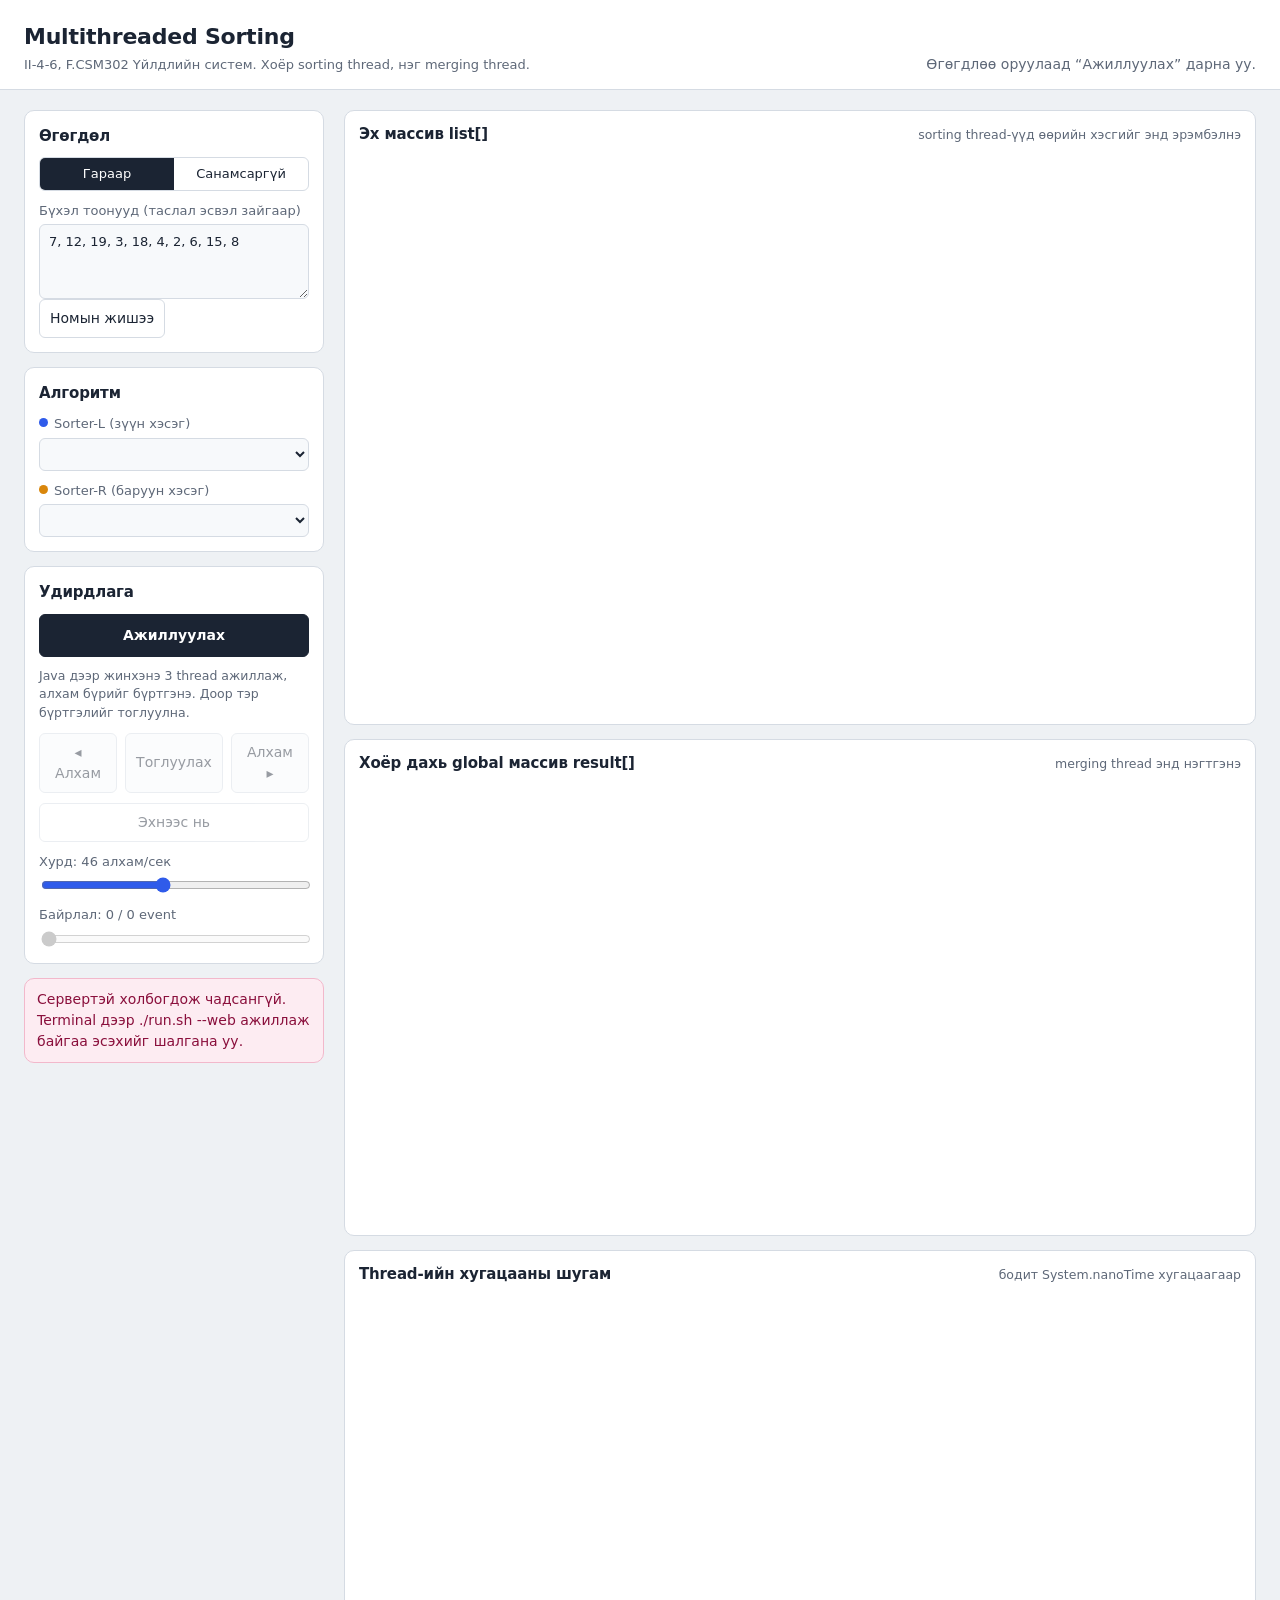
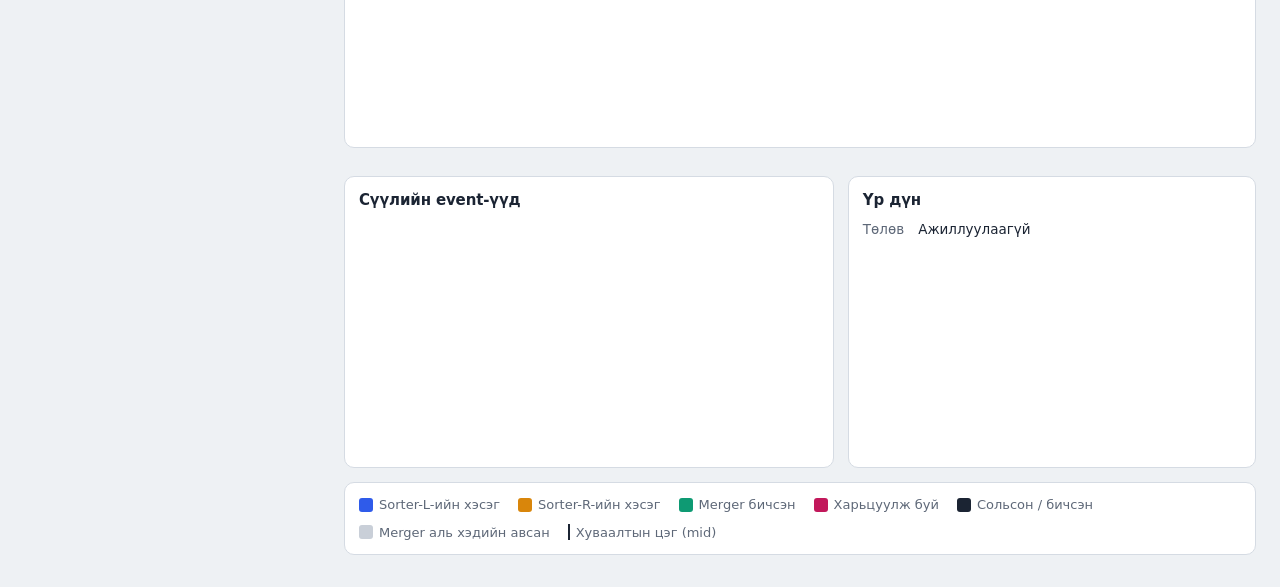
==== src/main/resources/web/index.html @ 22dbddf6 "Sorting animation бүхий web UI-г нэмж хийлээ ./run.sh --web нь 127.0.0.1 дээр com.sun.net.httpserver" ====
<!doctype html>
<html lang="mn">
<head>
<meta charset="utf-8">
<meta name="viewport" content="width=device-width, initial-scale=1">
<title>II-4-6 Multithreaded Sorting</title>
<link rel="stylesheet" href="style.css">
</head>
<body>
<header class="top">
  <div class="brand">
    <h1>Multithreaded Sorting</h1>
    <p class="sub">II-4-6, F.CSM302 Үйлдлийн систем. Хоёр sorting thread, нэг merging thread.</p>
  </div>
  <div class="status" id="status" aria-live="polite">Өгөгдлөө оруулаад “Ажиллуулах” дарна уу.</div>
</header>

<main class="layout">
  <!-- ============================== controls ============================== -->
  <aside class="controls" aria-label="Тохиргоо">
    <section class="group">
      <h2>Өгөгдөл</h2>
      <div class="seg" role="radiogroup" aria-label="Өгөгдлийн эх үүсвэр">
        <label><input type="radio" name="source" value="input" checked> Гараар</label>
        <label><input type="radio" name="source" value="random"> Санамсаргүй</label>
      </div>

      <div id="srcInput">
        <label class="field" for="input">Бүхэл тоонууд (таслал эсвэл зайгаар)
          <textarea id="input" rows="3" spellcheck="false">7, 12, 19, 3, 18, 4, 2, 6, 15, 8</textarea>
        </label>
        <button type="button" class="ghost" id="btnBook">Номын жишээ</button>
      </div>

      <div id="srcRandom" hidden>
        <div class="grid2">
          <label class="field" for="n">n (хэмжээ)
            <input id="n" type="number" min="1" max="300" value="40">
          </label>
          <label class="field" for="seed">Seed
            <input id="seed" type="number" value="42">
          </label>
          <label class="field" for="min">Min
            <input id="min" type="number" value="1">
          </label>
          <label class="field" for="max">Max
            <input id="max" type="number" value="100">
          </label>
        </div>
        <label class="field" for="pattern">Хэлбэр
          <select id="pattern">
            <option value="random">random</option>
            <option value="sorted">sorted (эрэмбэлэгдсэн)</option>
            <option value="reversed">reversed (урвуу)</option>
            <option value="duplicates">duplicates (давхардалтай)</option>
          </select>
        </label>
      </div>
    </section>

    <section class="group">
      <h2>Алгоритм</h2>
      <label class="field" for="algoLeft"><span><span class="dot l"></span>Sorter-L (зүүн хэсэг)</span>
        <select id="algoLeft"></select>
      </label>
      <label class="field" for="algoRight"><span><span class="dot r"></span>Sorter-R (баруун хэсэг)</span>
        <select id="algoRight"></select>
      </label>
    </section>

    <section class="group">
      <h2>Удирдлага</h2>
      <button type="button" class="primary" id="btnRun">Ажиллуулах</button>
      <p class="hint">Java дээр жинхэнэ 3 thread ажиллаж, алхам бүрийг бүртгэнэ. Доор тэр бүртгэлийг тоглуулна.</p>
      <div class="row player">
        <button type="button" id="btnBack" title="Нэг алхам буцах (←)" disabled>◂ Алхам</button>
        <button type="button" id="btnPlay" title="Тоглуулах / түр зогсоох (Space)" disabled>Тоглуулах</button>
        <button type="button" id="btnStep" title="Нэг алхам урагшлах (→)" disabled>Алхам ▸</button>
      </div>
      <button type="button" class="ghost wide" id="btnReset" disabled>Эхнээс нь</button>
      <label class="field" for="speed"><span>Хурд: <output id="speedOut">60</output> алхам/сек</span>
        <input id="speed" type="range" min="0" max="100" value="45">
      </label>
      <label class="field" for="scrub"><span>Байрлал: <output id="posOut">0 / 0</output> event</span>
        <input id="scrub" type="range" min="0" max="0" value="0" disabled>
      </label>
    </section>

    <div class="error" id="error" role="alert" hidden></div>
  </aside>

  <!-- ============================== stage ============================== -->
  <section class="stage" aria-label="Дүрслэл">
    <div class="panel">
      <div class="panel-head">
        <h2>Эх массив list[]</h2>
        <span class="meta" id="listMeta">sorting thread-үүд өөрийн хэсгийг энд эрэмбэлнэ</span>
      </div>
      <canvas id="cvList" height="190" aria-label="list массивын баганан дүрслэл"></canvas>
    </div>

    <div class="panel">
      <div class="panel-head">
        <h2>Хоёр дахь global массив result[]</h2>
        <span class="meta" id="resultMeta">merging thread энд нэгтгэнэ</span>
      </div>
      <canvas id="cvResult" height="150" aria-label="result массивын баганан дүрслэл"></canvas>
    </div>

    <div class="panel">
      <div class="panel-head">
        <h2>Thread-ийн хугацааны шугам</h2>
        <span class="meta" id="tlMeta">бодит System.nanoTime хугацаагаар</span>
      </div>
      <canvas id="cvTimeline" height="150" aria-label="thread-үүдийн хугацааны шугам"></canvas>
    </div>

    <div class="threads" id="threads"></div>

    <div class="split">
      <div class="panel">
        <div class="panel-head"><h2>Сүүлийн event-үүд</h2><span class="meta" id="evMeta"></span></div>
        <ol class="log" id="log"></ol>
      </div>
      <div class="panel">
        <div class="panel-head"><h2>Үр дүн</h2></div>
        <dl class="summary" id="summary"><dt>Төлөв</dt><dd>Ажиллуулаагүй</dd></dl>
      </div>
    </div>

    <div class="panel legend" aria-label="Тайлбар">
      <span><i class="sw l"></i>Sorter-L-ийн хэсэг</span>
      <span><i class="sw r"></i>Sorter-R-ийн хэсэг</span>
      <span><i class="sw m"></i>Merger бичсэн</span>
      <span><i class="sw cmp"></i>Харьцуулж буй</span>
      <span><i class="sw mov"></i>Сольсон / бичсэн</span>
      <span><i class="sw used"></i>Merger аль хэдийн авсан</span>
      <span><i class="bar-mid"></i>Хуваалтын цэг (mid)</span>
    </div>
  </section>
</main>
<script src="app.js"></script>
</body>
</html>
---- src/main/resources/web/style.css ----
:root {
  --bg: #EEF1F4;
  --panel: #FFFFFF;
  --ink: #1B2433;
  --muted: #5E6878;
  --line: #D5DBE3;
  --left: #2F5BEA;
  --right: #D9860B;
  --merge: #0E9A73;
  --parent: #6B7385;
  --cmp: #C2185B;
  --mov: #1B2433;
  --used: #C9CFD8;
  --focus: #2F5BEA;
  --radius-s: 6px;
  --radius-m: 10px;
  color-scheme: light;
}

* { box-sizing: border-box; }
html, body { margin: 0; background: var(--bg); color: var(--ink); }
body {
  font: 15px/1.5 system-ui, -apple-system, "Segoe UI", Roboto, "Helvetica Neue", Arial, sans-serif;
  font-variant-numeric: tabular-nums;
}
h1, h2 { margin: 0; font-weight: 650; letter-spacing: -0.01em; }
h1 { font-size: 22px; }
h2 { font-size: 15px; }

/* ---------- header ---------- */
.top {
  display: flex; gap: 24px; align-items: flex-end; justify-content: space-between; flex-wrap: wrap;
  padding: 20px 24px 14px; border-bottom: 1px solid var(--line); background: var(--panel);
}
.sub { margin: 2px 0 0; color: var(--muted); font-size: 13px; }
.status { font-size: 14px; color: var(--muted); max-width: 60ch; text-align: right; }
.status.ok { color: var(--merge); }
.status.busy { color: var(--left); }

/* ---------- layout ---------- */
.layout {
  display: grid; grid-template-columns: 300px minmax(0, 1fr); gap: 20px;
  padding: 20px 24px 32px; max-width: 1440px; margin: 0 auto;
}
@media (max-width: 900px) {
  .layout { grid-template-columns: 1fr; padding: 16px; }
  .status { text-align: left; }
}

/* ---------- controls ---------- */
.controls { display: flex; flex-direction: column; gap: 14px; }
.group {
  background: var(--panel); border: 1px solid var(--line); border-radius: var(--radius-m);
  padding: 14px; display: flex; flex-direction: column; gap: 10px;
}
.field { display: flex; flex-direction: column; gap: 4px; font-size: 13px; color: var(--muted); }
.field input, .field select, .field textarea {
  font: inherit; color: var(--ink); background: #F7F9FB; border: 1px solid var(--line);
  border-radius: var(--radius-s); padding: 7px 9px; width: 100%;
}
.field textarea { resize: vertical; font-variant-numeric: tabular-nums; }
.field input[type=range] { padding: 0; background: none; border: 0; accent-color: var(--left); }
.grid2 { display: grid; grid-template-columns: 1fr 1fr; gap: 8px; }
.row { display: flex; gap: 8px; }
.row > button { flex: 1; }
.seg { display: flex; border: 1px solid var(--line); border-radius: var(--radius-s); overflow: hidden; }
.seg label { flex: 1; text-align: center; padding: 6px 4px; font-size: 13px; cursor: pointer; }
.seg input { position: absolute; opacity: 0; pointer-events: none; }
.seg label:has(input:checked) { background: var(--ink); color: #fff; }
.seg label:has(input:focus-visible) { outline: 2px solid var(--focus); outline-offset: -2px; }
.hint { margin: 0; font-size: 12.5px; color: var(--muted); }
.dot { display: inline-block; width: 9px; height: 9px; border-radius: 50%; margin-right: 6px; vertical-align: 1px; }
.dot.l { background: var(--left); }
.dot.r { background: var(--right); }

button {
  font: inherit; font-size: 14px; color: var(--ink); background: #F7F9FB;
  border: 1px solid var(--line); border-radius: var(--radius-s); padding: 8px 10px; cursor: pointer;
}
button:hover:not(:disabled) { border-color: var(--ink); }
button:disabled { opacity: 0.45; cursor: not-allowed; }
button.primary { background: var(--ink); color: #fff; border-color: var(--ink); font-weight: 600; padding: 10px; }
button.primary:hover:not(:disabled) { background: #2C3A52; }
button.ghost { background: transparent; }
button.wide { width: 100%; }
:focus-visible { outline: 2px solid var(--focus); outline-offset: 2px; }

.error {
  background: #FDECF2; border: 1px solid #F2B8CB; color: #8A0F3C;
  border-radius: var(--radius-m); padding: 10px 12px; font-size: 14px;
}

/* ---------- stage ---------- */
.stage { display: flex; flex-direction: column; gap: 14px; min-width: 0; }
.panel {
  background: var(--panel); border: 1px solid var(--line); border-radius: var(--radius-m);
  padding: 12px 14px; min-width: 0;
}
.panel-head { display: flex; justify-content: space-between; align-items: baseline; gap: 12px; margin-bottom: 8px; flex-wrap: wrap; }
.meta { font-size: 12.5px; color: var(--muted); }
canvas { display: block; width: 100%; }

/* thread cards: the left border carries the thread colour */
.threads { display: grid; grid-template-columns: repeat(4, minmax(0, 1fr)); gap: 10px; }
@media (max-width: 1100px) { .threads { grid-template-columns: repeat(2, minmax(0, 1fr)); } }
.thread {
  background: var(--panel); border: 1px solid var(--line); border-left: 4px solid var(--parent);
  border-radius: var(--radius-s); padding: 9px 11px; font-size: 13px;
}
.thread.l { border-left-color: var(--left); }
.thread.r { border-left-color: var(--right); }
.thread.m { border-left-color: var(--merge); }
.thread .name { font-weight: 650; font-size: 14px; }
.thread .state { margin: 2px 0 4px; font-weight: 600; }
.thread .state[data-s=running] { color: var(--left); }
.thread.r .state[data-s=running] { color: #A86400; }
.thread.m .state[data-s=running] { color: var(--merge); }
.thread .state[data-s=waiting] { color: var(--cmp); }
.thread .state[data-s=done] { color: var(--muted); }
.thread .kv { color: var(--muted); }

.split { display: grid; grid-template-columns: minmax(0, 1.2fr) minmax(0, 1fr); gap: 14px; }
@media (max-width: 1100px) { .split { grid-template-columns: 1fr; } }
.log {
  margin: 0; padding: 0; list-style: none; height: 236px; overflow: hidden;
  font: 12.5px/1.6 ui-monospace, SFMono-Regular, Menlo, Consolas, monospace;
}
.log li { white-space: pre; overflow: hidden; text-overflow: ellipsis; }
.log li.cur { background: #F2F5FF; }
.log .th-l { color: var(--left); }
.log .th-r { color: #A86400; }
.log .th-m { color: var(--merge); }
.log .th-p { color: var(--parent); }

.summary { margin: 0; display: grid; grid-template-columns: max-content 1fr; gap: 4px 14px; font-size: 13.5px; }
.summary dt { color: var(--muted); }
.summary dd { margin: 0; overflow-wrap: anywhere; }
.summary .good { color: var(--merge); font-weight: 650; }
.summary .bad { color: var(--cmp); font-weight: 650; }

.legend { display: flex; flex-wrap: wrap; gap: 8px 18px; font-size: 13px; color: var(--muted); }
.legend span { display: inline-flex; align-items: center; gap: 6px; }
.sw { display: inline-block; width: 14px; height: 14px; border-radius: 3px; }
.sw.l { background: var(--left); }
.sw.r { background: var(--right); }
.sw.m { background: var(--merge); }
.sw.cmp { background: var(--cmp); }
.sw.mov { background: var(--mov); }
.sw.used { background: var(--used); }
.bar-mid { display: inline-block; width: 2px; height: 16px; background: var(--ink); }

@media (prefers-reduced-motion: reduce) {
  * { scroll-behavior: auto !important; }
}
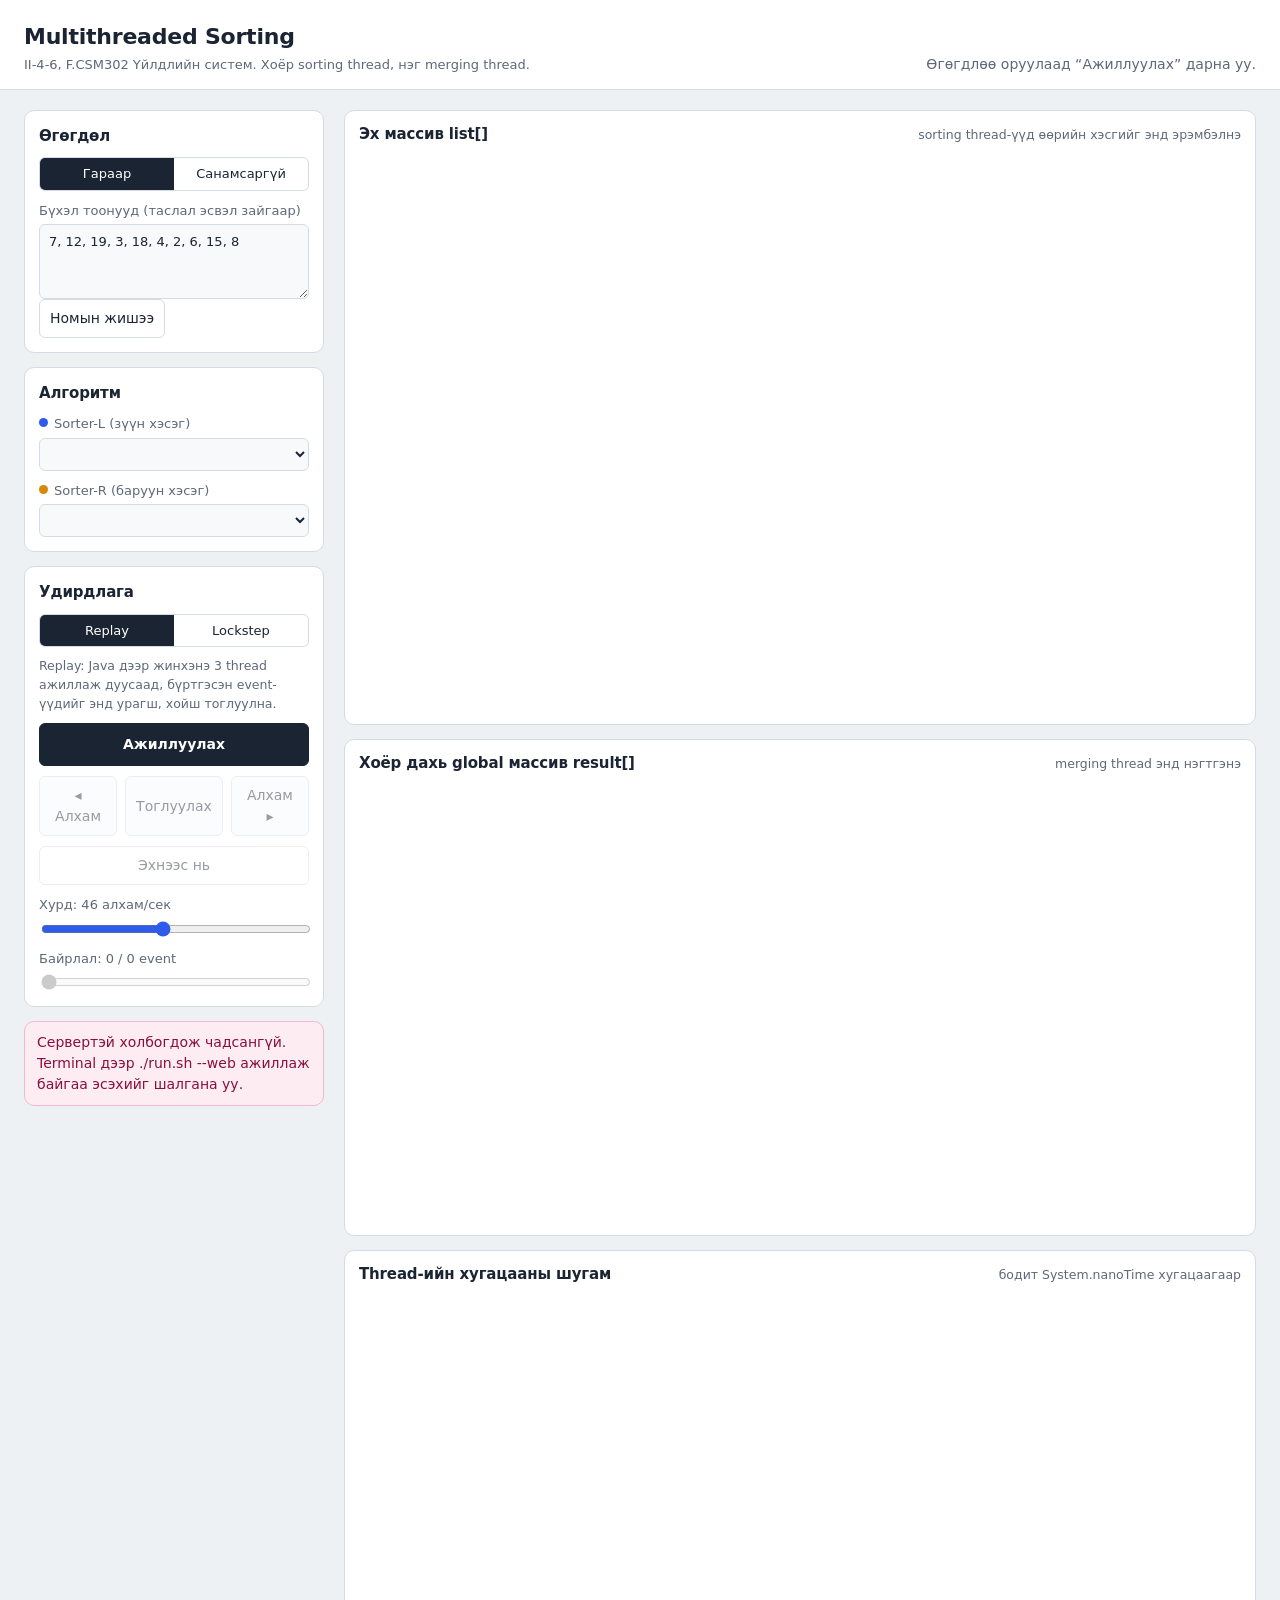
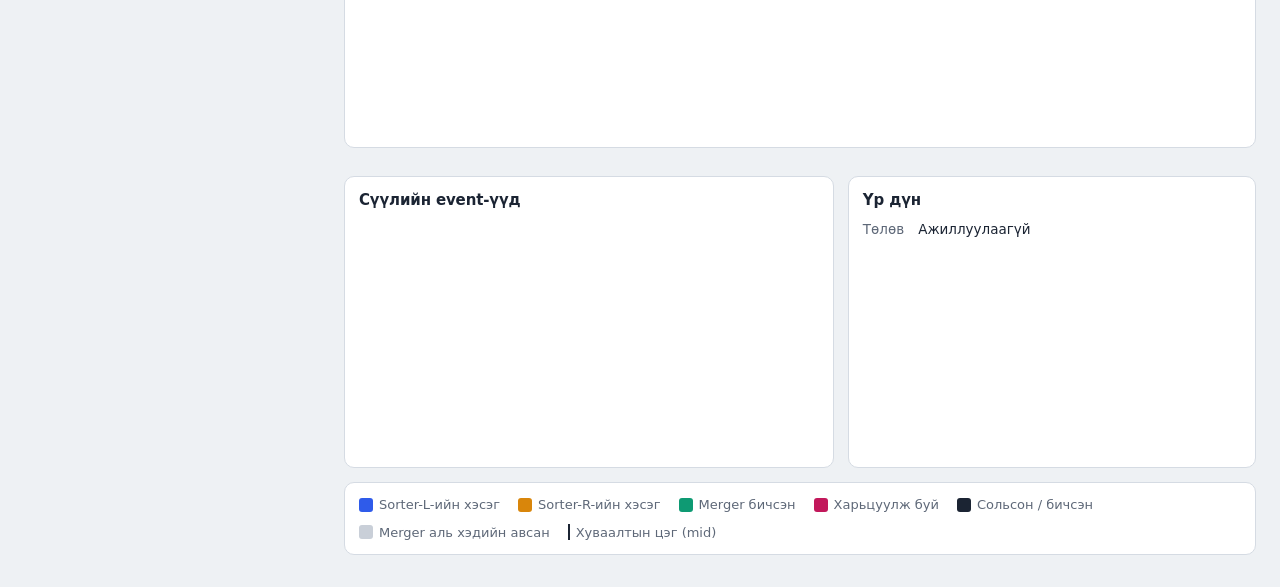
==== commit d85e28f0: "Semaphore ашиглан thread-ийг алхамчлан удирдах lockstep горимыг нэмлээ StepGate (fair Semaphore): so" ====
--- a/src/main/resources/web/index.html
+++ b/src/main/resources/web/index.html
@@ -70,8 +70,12 @@
 
     <section class="group">
       <h2>Удирдлага</h2>
+      <div class="seg" role="radiogroup" aria-label="Горим">
+        <label><input type="radio" name="mode" value="replay" checked> Replay</label>
+        <label><input type="radio" name="mode" value="live"> Lockstep</label>
+      </div>
+      <p class="hint" id="modeHint">Replay: Java дээр жинхэнэ 3 thread ажиллаж дуусаад, бүртгэсэн event-үүдийг энд урагш, хойш тоглуулна.</p>
       <button type="button" class="primary" id="btnRun">Ажиллуулах</button>
-      <p class="hint">Java дээр жинхэнэ 3 thread ажиллаж, алхам бүрийг бүртгэнэ. Доор тэр бүртгэлийг тоглуулна.</p>
       <div class="row player">
         <button type="button" id="btnBack" title="Нэг алхам буцах (←)" disabled>◂ Алхам</button>
         <button type="button" id="btnPlay" title="Тоглуулах / түр зогсоох (Space)" disabled>Тоглуулах</button>
--- a/src/main/resources/web/style.css
+++ b/src/main/resources/web/style.css
@@ -118,6 +118,7 @@
 .thread .state[data-s=waiting] { color: var(--cmp); }
 .thread .state[data-s=done] { color: var(--muted); }
 .thread .kv { color: var(--muted); }
+.thread .java { margin-top: 3px; color: var(--ink); }
 
 .split { display: grid; grid-template-columns: minmax(0, 1.2fr) minmax(0, 1fr); gap: 14px; }
 @media (max-width: 1100px) { .split { grid-template-columns: 1fr; } }
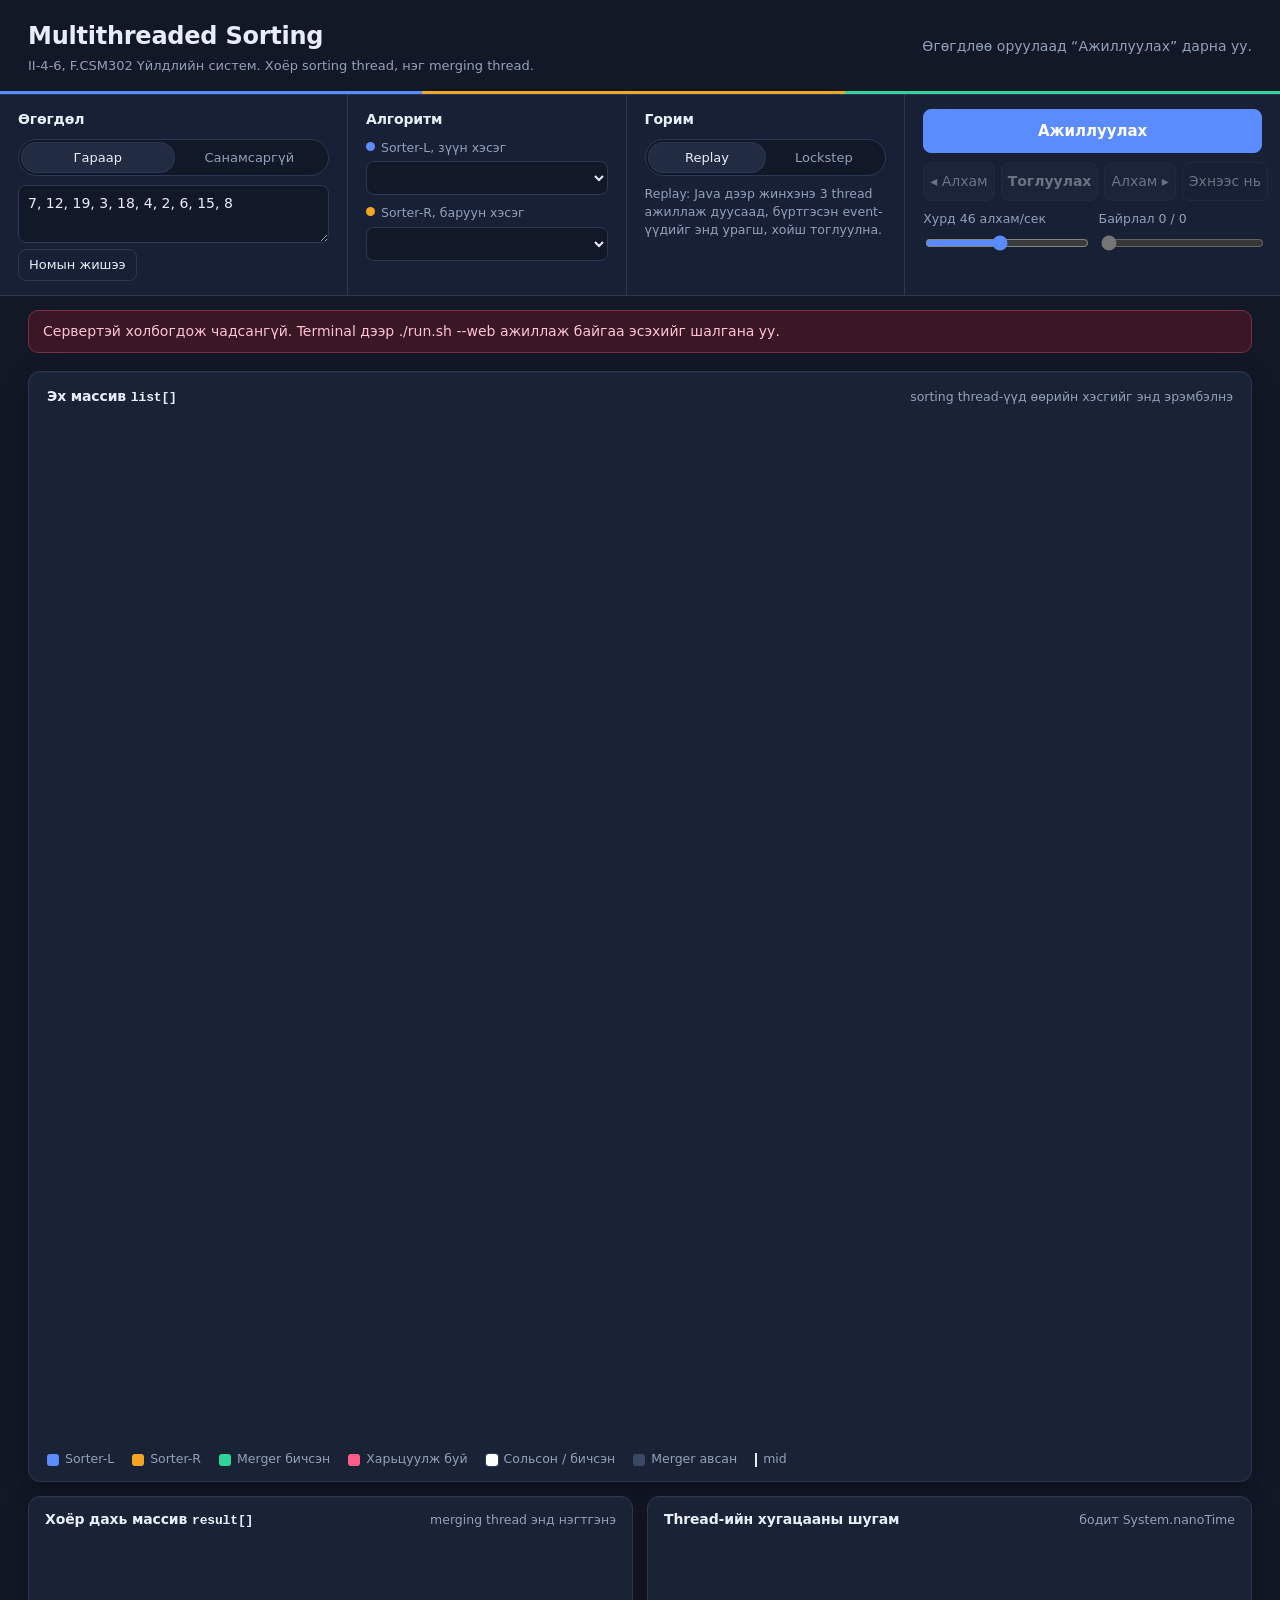
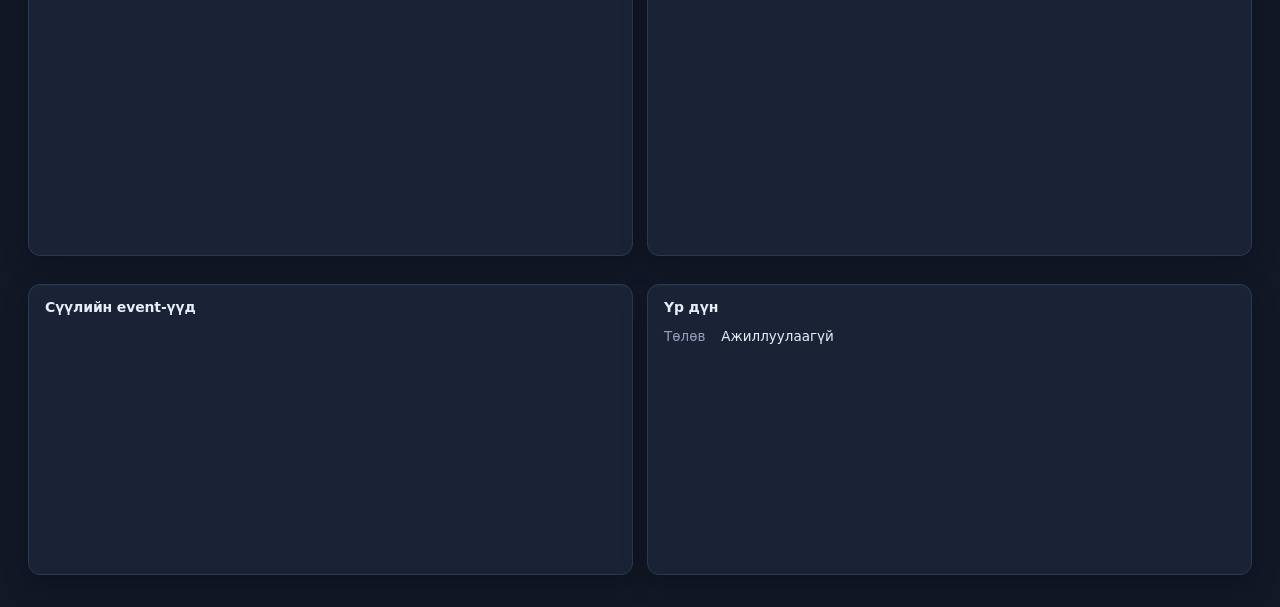
==== commit 7537b7d8: "Web UI-д dark загвар болон шинэ зохион байгуулалт нэмж хийлээ Dark загвар, удирдлагыг дээд самбарт н" ====
--- a/src/main/resources/web/index.html
+++ b/src/main/resources/web/index.html
@@ -15,133 +15,134 @@
   <div class="status" id="status" aria-live="polite">Өгөгдлөө оруулаад “Ажиллуулах” дарна уу.</div>
 </header>
 
-<main class="layout">
-  <!-- ============================== controls ============================== -->
-  <aside class="controls" aria-label="Тохиргоо">
-    <section class="group">
-      <h2>Өгөгдөл</h2>
-      <div class="seg" role="radiogroup" aria-label="Өгөгдлийн эх үүсвэр">
-        <label><input type="radio" name="source" value="input" checked> Гараар</label>
-        <label><input type="radio" name="source" value="random"> Санамсаргүй</label>
-      </div>
-
-      <div id="srcInput">
-        <label class="field" for="input">Бүхэл тоонууд (таслал эсвэл зайгаар)
-          <textarea id="input" rows="3" spellcheck="false">7, 12, 19, 3, 18, 4, 2, 6, 15, 8</textarea>
+<!-- ============================== control deck ============================== -->
+<section class="deck" aria-label="Тохиргоо ба удирдлага">
+  <div class="group g-data">
+    <h2>Өгөгдөл</h2>
+    <div class="seg" role="radiogroup" aria-label="Өгөгдлийн эх үүсвэр">
+      <label><input type="radio" name="source" value="input" checked> Гараар</label>
+      <label><input type="radio" name="source" value="random"> Санамсаргүй</label>
+    </div>
+    <div id="srcInput">
+      <label class="field" for="input"><span class="sr">Бүхэл тоонууд</span>
+        <textarea id="input" rows="2" spellcheck="false" placeholder="Бүхэл тоонууд, таслал эсвэл зайгаар">7, 12, 19, 3, 18, 4, 2, 6, 15, 8</textarea>
+      </label>
+      <button type="button" class="ghost small" id="btnBook">Номын жишээ</button>
+    </div>
+    <div id="srcRandom" hidden>
+      <div class="grid4">
+        <label class="field" for="n">n
+          <input id="n" type="number" min="1" max="300" value="40">
         </label>
-        <button type="button" class="ghost" id="btnBook">Номын жишээ</button>
-      </div>
-
-      <div id="srcRandom" hidden>
-        <div class="grid2">
-          <label class="field" for="n">n (хэмжээ)
-            <input id="n" type="number" min="1" max="300" value="40">
-          </label>
-          <label class="field" for="seed">Seed
-            <input id="seed" type="number" value="42">
-          </label>
-          <label class="field" for="min">Min
-            <input id="min" type="number" value="1">
-          </label>
-          <label class="field" for="max">Max
-            <input id="max" type="number" value="100">
-          </label>
-        </div>
-        <label class="field" for="pattern">Хэлбэр
-          <select id="pattern">
-            <option value="random">random</option>
-            <option value="sorted">sorted (эрэмбэлэгдсэн)</option>
-            <option value="reversed">reversed (урвуу)</option>
-            <option value="duplicates">duplicates (давхардалтай)</option>
-          </select>
+        <label class="field" for="seed">Seed
+          <input id="seed" type="number" value="42">
+        </label>
+        <label class="field" for="min">Min
+          <input id="min" type="number" value="1">
+        </label>
+        <label class="field" for="max">Max
+          <input id="max" type="number" value="100">
         </label>
       </div>
-    </section>
+      <label class="field" for="pattern">Хэлбэр
+        <select id="pattern">
+          <option value="random">random</option>
+          <option value="sorted">sorted (эрэмбэлэгдсэн)</option>
+          <option value="reversed">reversed (урвуу)</option>
+          <option value="duplicates">duplicates (давхардалтай)</option>
+        </select>
+      </label>
+    </div>
+  </div>
 
-    <section class="group">
-      <h2>Алгоритм</h2>
-      <label class="field" for="algoLeft"><span><span class="dot l"></span>Sorter-L (зүүн хэсэг)</span>
-        <select id="algoLeft"></select>
-      </label>
-      <label class="field" for="algoRight"><span><span class="dot r"></span>Sorter-R (баруун хэсэг)</span>
-        <select id="algoRight"></select>
-      </label>
-    </section>
+  <div class="group g-algo">
+    <h2>Алгоритм</h2>
+    <label class="field" for="algoLeft"><span><span class="dot l"></span>Sorter-L, зүүн хэсэг</span>
+      <select id="algoLeft"></select>
+    </label>
+    <label class="field" for="algoRight"><span><span class="dot r"></span>Sorter-R, баруун хэсэг</span>
+      <select id="algoRight"></select>
+    </label>
+  </div>
 
-    <section class="group">
-      <h2>Удирдлага</h2>
-      <div class="seg" role="radiogroup" aria-label="Горим">
-        <label><input type="radio" name="mode" value="replay" checked> Replay</label>
-        <label><input type="radio" name="mode" value="live"> Lockstep</label>
-      </div>
-      <p class="hint" id="modeHint">Replay: Java дээр жинхэнэ 3 thread ажиллаж дуусаад, бүртгэсэн event-үүдийг энд урагш, хойш тоглуулна.</p>
-      <button type="button" class="primary" id="btnRun">Ажиллуулах</button>
-      <div class="row player">
-        <button type="button" id="btnBack" title="Нэг алхам буцах (←)" disabled>◂ Алхам</button>
-        <button type="button" id="btnPlay" title="Тоглуулах / түр зогсоох (Space)" disabled>Тоглуулах</button>
-        <button type="button" id="btnStep" title="Нэг алхам урагшлах (→)" disabled>Алхам ▸</button>
-      </div>
-      <button type="button" class="ghost wide" id="btnReset" disabled>Эхнээс нь</button>
-      <label class="field" for="speed"><span>Хурд: <output id="speedOut">60</output> алхам/сек</span>
+  <div class="group g-mode">
+    <h2>Горим</h2>
+    <div class="seg" role="radiogroup" aria-label="Горим">
+      <label><input type="radio" name="mode" value="replay" checked> Replay</label>
+      <label><input type="radio" name="mode" value="live"> Lockstep</label>
+    </div>
+    <p class="hint" id="modeHint">Replay: Java дээр жинхэнэ 3 thread ажиллаж дуусаад, бүртгэсэн event-үүдийг энд урагш, хойш тоглуулна.</p>
+  </div>
+
+  <div class="group g-transport">
+    <button type="button" class="primary" id="btnRun">Ажиллуулах</button>
+    <div class="transport">
+      <button type="button" id="btnBack" title="Нэг алхам буцах (←)" disabled>◂ Алхам</button>
+      <button type="button" class="play" id="btnPlay" title="Тоглуулах / түр зогсоох (Space)" disabled>Тоглуулах</button>
+      <button type="button" id="btnStep" title="Нэг алхам урагшлах (→)" disabled>Алхам ▸</button>
+      <button type="button" class="ghost" id="btnReset" disabled>Эхнээс нь</button>
+    </div>
+    <div class="sliders">
+      <label class="field" for="speed"><span>Хурд <output id="speedOut">60</output> алхам/сек</span>
         <input id="speed" type="range" min="0" max="100" value="45">
       </label>
-      <label class="field" for="scrub"><span>Байрлал: <output id="posOut">0 / 0</output> event</span>
+      <label class="field" for="scrub"><span>Байрлал <output id="posOut">0 / 0</output></span>
         <input id="scrub" type="range" min="0" max="0" value="0" disabled>
       </label>
-    </section>
+    </div>
+  </div>
+</section>
 
-    <div class="error" id="error" role="alert" hidden></div>
-  </aside>
+<div class="error" id="error" role="alert" hidden></div>
 
-  <!-- ============================== stage ============================== -->
-  <section class="stage" aria-label="Дүрслэл">
-    <div class="panel">
-      <div class="panel-head">
-        <h2>Эх массив list[]</h2>
-        <span class="meta" id="listMeta">sorting thread-үүд өөрийн хэсгийг энд эрэмбэлнэ</span>
-      </div>
-      <canvas id="cvList" height="190" aria-label="list массивын баганан дүрслэл"></canvas>
+<!-- ============================== stage ============================== -->
+<main class="stage" aria-label="Дүрслэл">
+  <section class="panel hero">
+    <div class="panel-head">
+      <h2>Эх массив <code>list[]</code></h2>
+      <span class="meta" id="listMeta">sorting thread-үүд өөрийн хэсгийг энд эрэмбэлнэ</span>
     </div>
-
-    <div class="panel">
-      <div class="panel-head">
-        <h2>Хоёр дахь global массив result[]</h2>
-        <span class="meta" id="resultMeta">merging thread энд нэгтгэнэ</span>
-      </div>
-      <canvas id="cvResult" height="150" aria-label="result массивын баганан дүрслэл"></canvas>
-    </div>
-
-    <div class="panel">
-      <div class="panel-head">
-        <h2>Thread-ийн хугацааны шугам</h2>
-        <span class="meta" id="tlMeta">бодит System.nanoTime хугацаагаар</span>
-      </div>
-      <canvas id="cvTimeline" height="150" aria-label="thread-үүдийн хугацааны шугам"></canvas>
-    </div>
-
-    <div class="threads" id="threads"></div>
-
-    <div class="split">
-      <div class="panel">
-        <div class="panel-head"><h2>Сүүлийн event-үүд</h2><span class="meta" id="evMeta"></span></div>
-        <ol class="log" id="log"></ol>
-      </div>
-      <div class="panel">
-        <div class="panel-head"><h2>Үр дүн</h2></div>
-        <dl class="summary" id="summary"><dt>Төлөв</dt><dd>Ажиллуулаагүй</dd></dl>
-      </div>
-    </div>
-
-    <div class="panel legend" aria-label="Тайлбар">
-      <span><i class="sw l"></i>Sorter-L-ийн хэсэг</span>
-      <span><i class="sw r"></i>Sorter-R-ийн хэсэг</span>
+    <canvas id="cvList" height="260" aria-label="list массивын баганан дүрслэл"></canvas>
+    <div class="legend" aria-label="Тайлбар">
+      <span><i class="sw l"></i>Sorter-L</span>
+      <span><i class="sw r"></i>Sorter-R</span>
       <span><i class="sw m"></i>Merger бичсэн</span>
       <span><i class="sw cmp"></i>Харьцуулж буй</span>
       <span><i class="sw mov"></i>Сольсон / бичсэн</span>
-      <span><i class="sw used"></i>Merger аль хэдийн авсан</span>
-      <span><i class="bar-mid"></i>Хуваалтын цэг (mid)</span>
+      <span><i class="sw used"></i>Merger авсан</span>
+      <span><i class="bar-mid"></i>mid</span>
     </div>
   </section>
+
+  <div class="pair">
+    <section class="panel">
+      <div class="panel-head">
+        <h2>Хоёр дахь массив <code>result[]</code></h2>
+        <span class="meta" id="resultMeta">merging thread энд нэгтгэнэ</span>
+      </div>
+      <canvas id="cvResult" height="160" aria-label="result массивын баганан дүрслэл"></canvas>
+    </section>
+    <section class="panel">
+      <div class="panel-head">
+        <h2>Thread-ийн хугацааны шугам</h2>
+        <span class="meta" id="tlMeta">бодит System.nanoTime</span>
+      </div>
+      <canvas id="cvTimeline" height="160" aria-label="thread-үүдийн хугацааны шугам"></canvas>
+    </section>
+  </div>
+
+  <div class="threads" id="threads"></div>
+
+  <div class="pair">
+    <section class="panel">
+      <div class="panel-head"><h2>Сүүлийн event-үүд</h2><span class="meta" id="evMeta"></span></div>
+      <ol class="log" id="log"></ol>
+    </section>
+    <section class="panel">
+      <div class="panel-head"><h2>Үр дүн</h2></div>
+      <dl class="summary" id="summary"><dt>Төлөв</dt><dd>Ажиллуулаагүй</dd></dl>
+    </section>
+  </div>
 </main>
 <script src="app.js"></script>
 </body>
--- a/src/main/resources/web/style.css
+++ b/src/main/resources/web/style.css
@@ -1,20 +1,26 @@
+/* II-4-6 Multithreaded Sorting - dark "instrument panel" theme.
+   The canvas drawing in app.js reads the --c-* colours below. */
 :root {
-  --bg: #EEF1F4;
-  --panel: #FFFFFF;
-  --ink: #1B2433;
-  --muted: #5E6878;
-  --line: #D5DBE3;
-  --left: #2F5BEA;
-  --right: #D9860B;
-  --merge: #0E9A73;
-  --parent: #6B7385;
-  --cmp: #C2185B;
-  --mov: #1B2433;
-  --used: #C9CFD8;
-  --focus: #2F5BEA;
-  --radius-s: 6px;
-  --radius-m: 10px;
-  color-scheme: light;
+  --bg: #121826;
+  --bg-deck: #172034;
+  --panel: #1A2335;
+  --panel-2: #212C42;
+  --line: #2C3853;
+  --ink: #E8EEF9;
+  --muted: #93A0BA;
+  --field: #111827;
+  --c-left: #5B8CFF;
+  --c-right: #F5A524;
+  --c-merge: #2FD39A;
+  --c-parent: #8D9AB3;
+  --c-cmp: #FF5C8A;
+  --c-mov: #FFFFFF;
+  --c-used: #3B4763;
+  --c-grid: #26314A;
+  --focus: #8FB2FF;
+  --err-bg: #3A1724; --err-line: #7A2D45; --err-ink: #FFC2D3;
+  --shadow: 0 1px 0 rgba(255,255,255,.03) inset, 0 8px 24px rgba(0,0,0,.25);
+  color-scheme: dark;
 }
 
 * { box-sizing: border-box; }
@@ -24,132 +30,146 @@
   font-variant-numeric: tabular-nums;
 }
 h1, h2 { margin: 0; font-weight: 650; letter-spacing: -0.01em; }
-h1 { font-size: 22px; }
-h2 { font-size: 15px; }
+h1 { font-size: 24px; }
+h2 { font-size: 14px; color: var(--ink); }
+code { font: 600 13px ui-monospace, SFMono-Regular, Menlo, Consolas, monospace; }
+.sr { position: absolute; width: 1px; height: 1px; overflow: hidden; clip: rect(0 0 0 0); }
 
 /* ---------- header ---------- */
 .top {
-  display: flex; gap: 24px; align-items: flex-end; justify-content: space-between; flex-wrap: wrap;
-  padding: 20px 24px 14px; border-bottom: 1px solid var(--line); background: var(--panel);
+  display: grid; grid-template-columns: 1fr auto; gap: 20px; align-items: center;
+  padding: 18px 28px; border-bottom: 1px solid var(--line);
+  background: linear-gradient(90deg, var(--c-left) 0 33%, var(--c-right) 33% 66%, var(--c-merge) 66% 100%) bottom / 100% 3px no-repeat, var(--bg);
 }
 .sub { margin: 2px 0 0; color: var(--muted); font-size: 13px; }
-.status { font-size: 14px; color: var(--muted); max-width: 60ch; text-align: right; }
-.status.ok { color: var(--merge); }
-.status.busy { color: var(--left); }
+.status { font-size: 14px; color: var(--muted); max-width: 48ch; text-align: right; text-wrap: balance; }
+.status.ok { color: var(--c-merge); }
+.status.busy { color: var(--c-left); }
 
-/* ---------- layout ---------- */
-.layout {
-  display: grid; grid-template-columns: 300px minmax(0, 1fr); gap: 20px;
-  padding: 20px 24px 32px; max-width: 1440px; margin: 0 auto;
+/* ---------- control deck ---------- */
+.deck {
+  display: grid; gap: 1px; background: var(--line);
+  grid-template-columns: minmax(260px, 1.25fr) minmax(220px, 1fr) minmax(220px, 1fr) minmax(300px, 1.35fr);
+  border-bottom: 1px solid var(--line);
 }
-@media (max-width: 900px) {
-  .layout { grid-template-columns: 1fr; padding: 16px; }
+@media (max-width: 1180px) { .deck { grid-template-columns: 1fr 1fr; } }
+@media (max-width: 640px) {
+  .deck { grid-template-columns: 1fr; }
+  .top { grid-template-columns: 1fr; padding: 16px; gap: 10px; }
   .status { text-align: left; }
+  .group { padding: 14px 16px; }
+  .transport { grid-template-columns: 1fr 1fr; }
+  .stage { padding: 14px 16px 24px; }
+  .error { margin: 12px 16px 0; }
 }
-
-/* ---------- controls ---------- */
-.controls { display: flex; flex-direction: column; gap: 14px; }
-.group {
-  background: var(--panel); border: 1px solid var(--line); border-radius: var(--radius-m);
-  padding: 14px; display: flex; flex-direction: column; gap: 10px;
+.group { background: var(--bg-deck); padding: 14px 18px; display: flex; flex-direction: column; gap: 9px; }
+.field { display: flex; flex-direction: column; gap: 4px; font-size: 12.5px; color: var(--muted); }
+.field input, .field select, .field textarea {
+  font: inherit; font-size: 14px; color: var(--ink); background: var(--field); border: 1px solid var(--line);
+  border-radius: 8px; padding: 7px 9px; width: 100%;
 }
-.field { display: flex; flex-direction: column; gap: 4px; font-size: 13px; color: var(--muted); }
-.field input, .field select, .field textarea {
-  font: inherit; color: var(--ink); background: #F7F9FB; border: 1px solid var(--line);
-  border-radius: var(--radius-s); padding: 7px 9px; width: 100%;
-}
-.field textarea { resize: vertical; font-variant-numeric: tabular-nums; }
-.field input[type=range] { padding: 0; background: none; border: 0; accent-color: var(--left); }
-.grid2 { display: grid; grid-template-columns: 1fr 1fr; gap: 8px; }
-.row { display: flex; gap: 8px; }
-.row > button { flex: 1; }
-.seg { display: flex; border: 1px solid var(--line); border-radius: var(--radius-s); overflow: hidden; }
-.seg label { flex: 1; text-align: center; padding: 6px 4px; font-size: 13px; cursor: pointer; }
+.field textarea { resize: vertical; }
+.field input[type=range] { padding: 0; background: none; border: 0; accent-color: var(--c-left); }
+.grid4 { display: grid; grid-template-columns: repeat(4, 1fr); gap: 6px; }
+.seg { display: flex; background: var(--field); border: 1px solid var(--line); border-radius: 999px; padding: 3px; }
+.seg label { flex: 1; text-align: center; padding: 5px 8px; font-size: 13px; cursor: pointer; border-radius: 999px; color: var(--muted); }
 .seg input { position: absolute; opacity: 0; pointer-events: none; }
-.seg label:has(input:checked) { background: var(--ink); color: #fff; }
-.seg label:has(input:focus-visible) { outline: 2px solid var(--focus); outline-offset: -2px; }
-.hint { margin: 0; font-size: 12.5px; color: var(--muted); }
+.seg label:has(input:checked) { background: var(--panel-2); color: var(--ink); box-shadow: 0 0 0 1px var(--line); }
+.seg label:has(input:focus-visible) { outline: 2px solid var(--focus); outline-offset: 1px; }
+.hint { margin: 0; font-size: 12.5px; color: var(--muted); line-height: 1.45; }
 .dot { display: inline-block; width: 9px; height: 9px; border-radius: 50%; margin-right: 6px; vertical-align: 1px; }
-.dot.l { background: var(--left); }
-.dot.r { background: var(--right); }
+.dot.l { background: var(--c-left); }
+.dot.r { background: var(--c-right); }
 
 button {
-  font: inherit; font-size: 14px; color: var(--ink); background: #F7F9FB;
-  border: 1px solid var(--line); border-radius: var(--radius-s); padding: 8px 10px; cursor: pointer;
+  font: inherit; font-size: 14px; color: var(--ink); background: var(--panel-2);
+  border: 1px solid var(--line); border-radius: 8px; padding: 8px 12px; cursor: pointer;
 }
-button:hover:not(:disabled) { border-color: var(--ink); }
-button:disabled { opacity: 0.45; cursor: not-allowed; }
-button.primary { background: var(--ink); color: #fff; border-color: var(--ink); font-weight: 600; padding: 10px; }
-button.primary:hover:not(:disabled) { background: #2C3A52; }
+button:hover:not(:disabled) { border-color: var(--muted); }
+button:disabled { opacity: .4; cursor: not-allowed; }
 button.ghost { background: transparent; }
-button.wide { width: 100%; }
+button.small { padding: 5px 10px; font-size: 13px; align-self: flex-start; margin-top: 6px; }
+button.primary {
+  background: var(--c-left); border-color: var(--c-left); color: #fff; font-weight: 650; font-size: 15px; padding: 10px;
+}
+button.primary:hover:not(:disabled) { filter: brightness(1.08); border-color: var(--c-left); }
+.transport { display: grid; grid-template-columns: 1fr 1.2fr 1fr 1fr; gap: 6px; }
+.transport button { white-space: nowrap; padding: 8px 6px; }
+.transport .play { font-weight: 650; }
+.sliders { display: grid; grid-template-columns: 1fr 1fr; gap: 12px; }
 :focus-visible { outline: 2px solid var(--focus); outline-offset: 2px; }
 
 .error {
-  background: #FDECF2; border: 1px solid #F2B8CB; color: #8A0F3C;
-  border-radius: var(--radius-m); padding: 10px 12px; font-size: 14px;
+  margin: 14px 28px 0; background: var(--err-bg); border: 1px solid var(--err-line); color: var(--err-ink);
+  border-radius: 10px; padding: 10px 14px; font-size: 14px;
 }
 
 /* ---------- stage ---------- */
-.stage { display: flex; flex-direction: column; gap: 14px; min-width: 0; }
-.panel {
-  background: var(--panel); border: 1px solid var(--line); border-radius: var(--radius-m);
-  padding: 12px 14px; min-width: 0;
-}
+.stage { display: flex; flex-direction: column; gap: 14px; padding: 18px 28px 32px; max-width: 1600px; margin: 0 auto; }
+.panel { background: var(--panel); border: 1px solid var(--line); border-radius: 12px; padding: 12px 16px; min-width: 0; box-shadow: var(--shadow); }
+.panel.hero { padding: 14px 18px 12px; }
 .panel-head { display: flex; justify-content: space-between; align-items: baseline; gap: 12px; margin-bottom: 8px; flex-wrap: wrap; }
 .meta { font-size: 12.5px; color: var(--muted); }
 canvas { display: block; width: 100%; }
+.pair { display: grid; grid-template-columns: minmax(0, 1fr) minmax(0, 1fr); gap: 14px; }
+@media (max-width: 1000px) { .pair { grid-template-columns: 1fr; } }
 
-/* thread cards: the left border carries the thread colour */
-.threads { display: grid; grid-template-columns: repeat(4, minmax(0, 1fr)); gap: 10px; }
+.legend { display: flex; flex-wrap: wrap; gap: 6px 18px; font-size: 12.5px; color: var(--muted); margin-top: 8px; }
+.legend span { display: inline-flex; align-items: center; gap: 6px; }
+.sw { display: inline-block; width: 12px; height: 12px; border-radius: 3px; }
+.sw.l { background: var(--c-left); }
+.sw.r { background: var(--c-right); }
+.sw.m { background: var(--c-merge); }
+.sw.cmp { background: var(--c-cmp); }
+.sw.mov { background: var(--c-mov); box-shadow: 0 0 0 1px var(--line); }
+.sw.used { background: var(--c-used); }
+.bar-mid { display: inline-block; width: 2px; height: 14px; background: var(--ink); }
+
+/* thread cards: a coloured rail and a state lamp per real Java thread */
+.threads { display: grid; grid-template-columns: repeat(4, minmax(0, 1fr)); gap: 12px; }
 @media (max-width: 1100px) { .threads { grid-template-columns: repeat(2, minmax(0, 1fr)); } }
+@media (max-width: 560px)  { .threads { grid-template-columns: 1fr; } }
 .thread {
-  background: var(--panel); border: 1px solid var(--line); border-left: 4px solid var(--parent);
-  border-radius: var(--radius-s); padding: 9px 11px; font-size: 13px;
+  --rail: var(--c-parent);
+  position: relative; background: var(--panel); border: 1px solid var(--line); border-radius: 12px;
+  padding: 11px 14px 11px 18px; font-size: 13px; overflow: hidden; box-shadow: var(--shadow);
 }
-.thread.l { border-left-color: var(--left); }
-.thread.r { border-left-color: var(--right); }
-.thread.m { border-left-color: var(--merge); }
+.thread::before { content: ""; position: absolute; inset: 0 auto 0 0; width: 4px; background: var(--rail); }
+.thread.l { --rail: var(--c-left); }
+.thread.r { --rail: var(--c-right); }
+.thread.m { --rail: var(--c-merge); }
 .thread .name { font-weight: 650; font-size: 14px; }
-.thread .state { margin: 2px 0 4px; font-weight: 600; }
-.thread .state[data-s=running] { color: var(--left); }
-.thread.r .state[data-s=running] { color: #A86400; }
-.thread.m .state[data-s=running] { color: var(--merge); }
-.thread .state[data-s=waiting] { color: var(--cmp); }
+.thread .state { margin: 3px 0 5px; font-weight: 600; display: flex; align-items: center; gap: 7px; }
+.thread .state::before {
+  content: ""; width: 9px; height: 9px; border-radius: 50%; border: 1.5px solid var(--muted); flex: none;
+}
+.thread .state[data-s=created]::before { border-color: var(--rail); }
+.thread .state[data-s=running] { color: var(--rail); }
+.thread .state[data-s=running]::before { background: var(--rail); border-color: var(--rail); box-shadow: 0 0 0 3px color-mix(in srgb, var(--rail) 25%, transparent); }
+.thread .state[data-s=waiting] { color: var(--c-cmp); }
+.thread .state[data-s=waiting]::before { background: var(--c-cmp); border-color: var(--c-cmp); }
 .thread .state[data-s=done] { color: var(--muted); }
+.thread .state[data-s=done]::before { background: var(--muted); border-color: var(--muted); }
 .thread .kv { color: var(--muted); }
-.thread .java { margin-top: 3px; color: var(--ink); }
+.thread .java { margin-top: 4px; color: var(--ink); }
 
-.split { display: grid; grid-template-columns: minmax(0, 1.2fr) minmax(0, 1fr); gap: 14px; }
-@media (max-width: 1100px) { .split { grid-template-columns: 1fr; } }
 .log {
   margin: 0; padding: 0; list-style: none; height: 236px; overflow: hidden;
   font: 12.5px/1.6 ui-monospace, SFMono-Regular, Menlo, Consolas, monospace;
 }
-.log li { white-space: pre; overflow: hidden; text-overflow: ellipsis; }
-.log li.cur { background: #F2F5FF; }
-.log .th-l { color: var(--left); }
-.log .th-r { color: #A86400; }
-.log .th-m { color: var(--merge); }
-.log .th-p { color: var(--parent); }
+.log li { white-space: pre; overflow: hidden; text-overflow: ellipsis; color: var(--muted); }
+.log li.cur { background: var(--panel-2); color: var(--ink); border-radius: 4px; }
+.log .th-l { color: var(--c-left); }
+.log .th-r { color: var(--c-right); }
+.log .th-m { color: var(--c-merge); }
+.log .th-p { color: var(--c-parent); }
 
-.summary { margin: 0; display: grid; grid-template-columns: max-content 1fr; gap: 4px 14px; font-size: 13.5px; }
+.summary { margin: 0; display: grid; grid-template-columns: max-content 1fr; gap: 5px 16px; font-size: 13.5px; }
 .summary dt { color: var(--muted); }
 .summary dd { margin: 0; overflow-wrap: anywhere; }
-.summary .good { color: var(--merge); font-weight: 650; }
-.summary .bad { color: var(--cmp); font-weight: 650; }
-
-.legend { display: flex; flex-wrap: wrap; gap: 8px 18px; font-size: 13px; color: var(--muted); }
-.legend span { display: inline-flex; align-items: center; gap: 6px; }
-.sw { display: inline-block; width: 14px; height: 14px; border-radius: 3px; }
-.sw.l { background: var(--left); }
-.sw.r { background: var(--right); }
-.sw.m { background: var(--merge); }
-.sw.cmp { background: var(--cmp); }
-.sw.mov { background: var(--mov); }
-.sw.used { background: var(--used); }
-.bar-mid { display: inline-block; width: 2px; height: 16px; background: var(--ink); }
+.summary .good { color: var(--c-merge); font-weight: 650; }
+.summary .bad { color: var(--c-cmp); font-weight: 650; }
 
 @media (prefers-reduced-motion: reduce) {
-  * { scroll-behavior: auto !important; }
+  * { scroll-behavior: auto !important; transition: none !important; }
 }
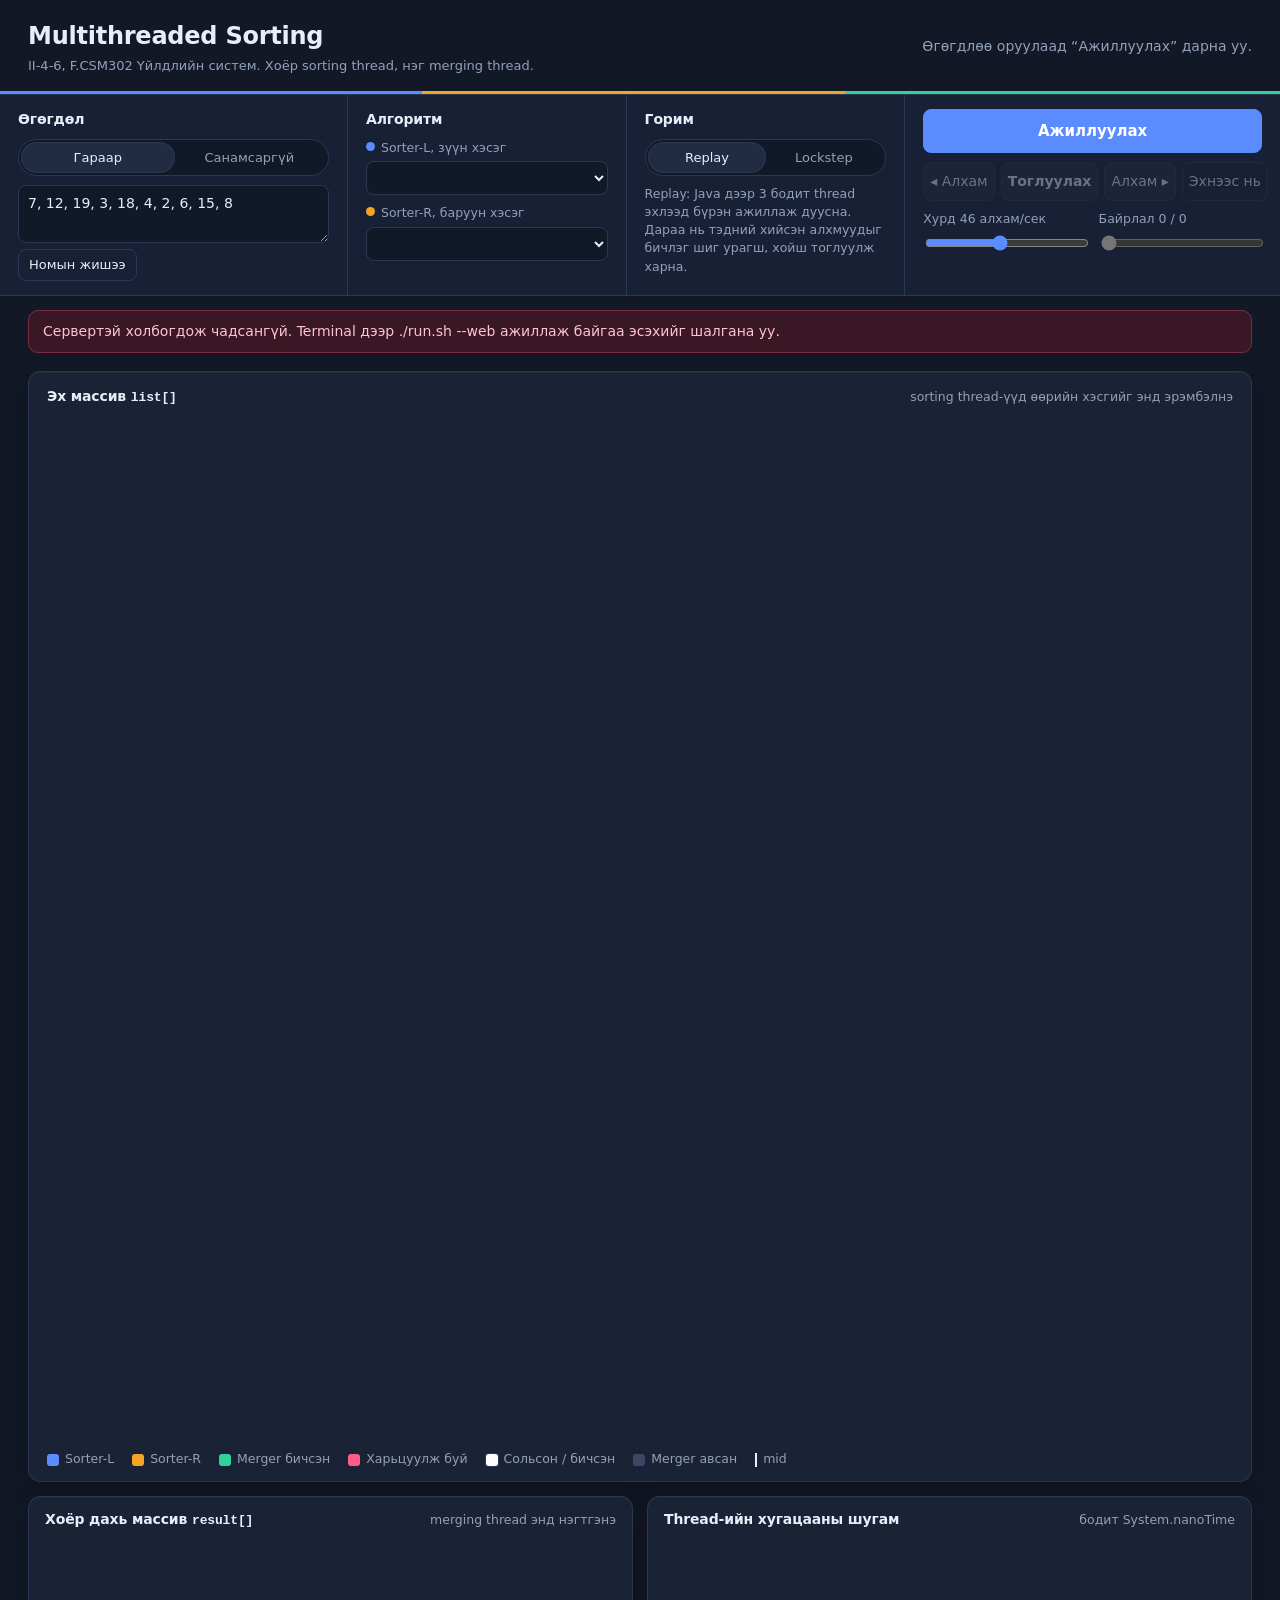
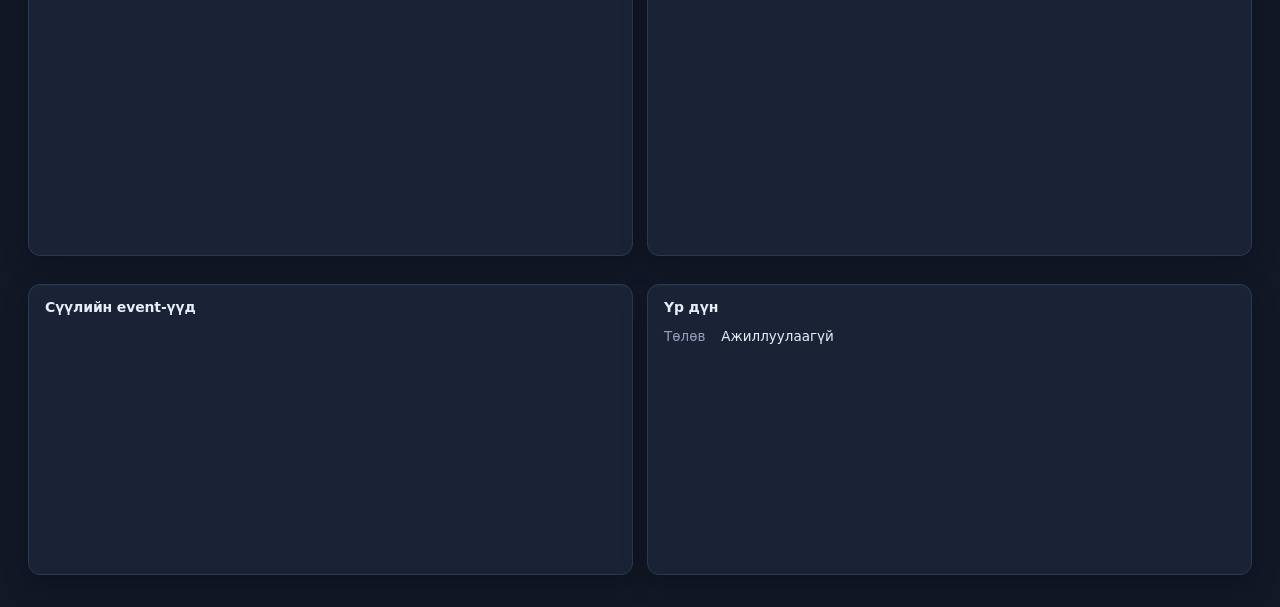
==== commit 636734a3: "Web UI-ийн тайлбар, мэдэгдлийн текстийг ойлгомжтой болгов" ====
--- a/src/main/resources/web/index.html
+++ b/src/main/resources/web/index.html
@@ -71,7 +71,7 @@
       <label><input type="radio" name="mode" value="replay" checked> Replay</label>
       <label><input type="radio" name="mode" value="live"> Lockstep</label>
     </div>
-    <p class="hint" id="modeHint">Replay: Java дээр жинхэнэ 3 thread ажиллаж дуусаад, бүртгэсэн event-үүдийг энд урагш, хойш тоглуулна.</p>
+    <p class="hint" id="modeHint">Replay: Java дээр 3 бодит thread эхлээд бүрэн ажиллаж дуусна. Дараа нь тэдний хийсэн алхмуудыг бичлэг шиг урагш, хойш тоглуулж харна.</p>
   </div>
 
   <div class="group g-transport">
